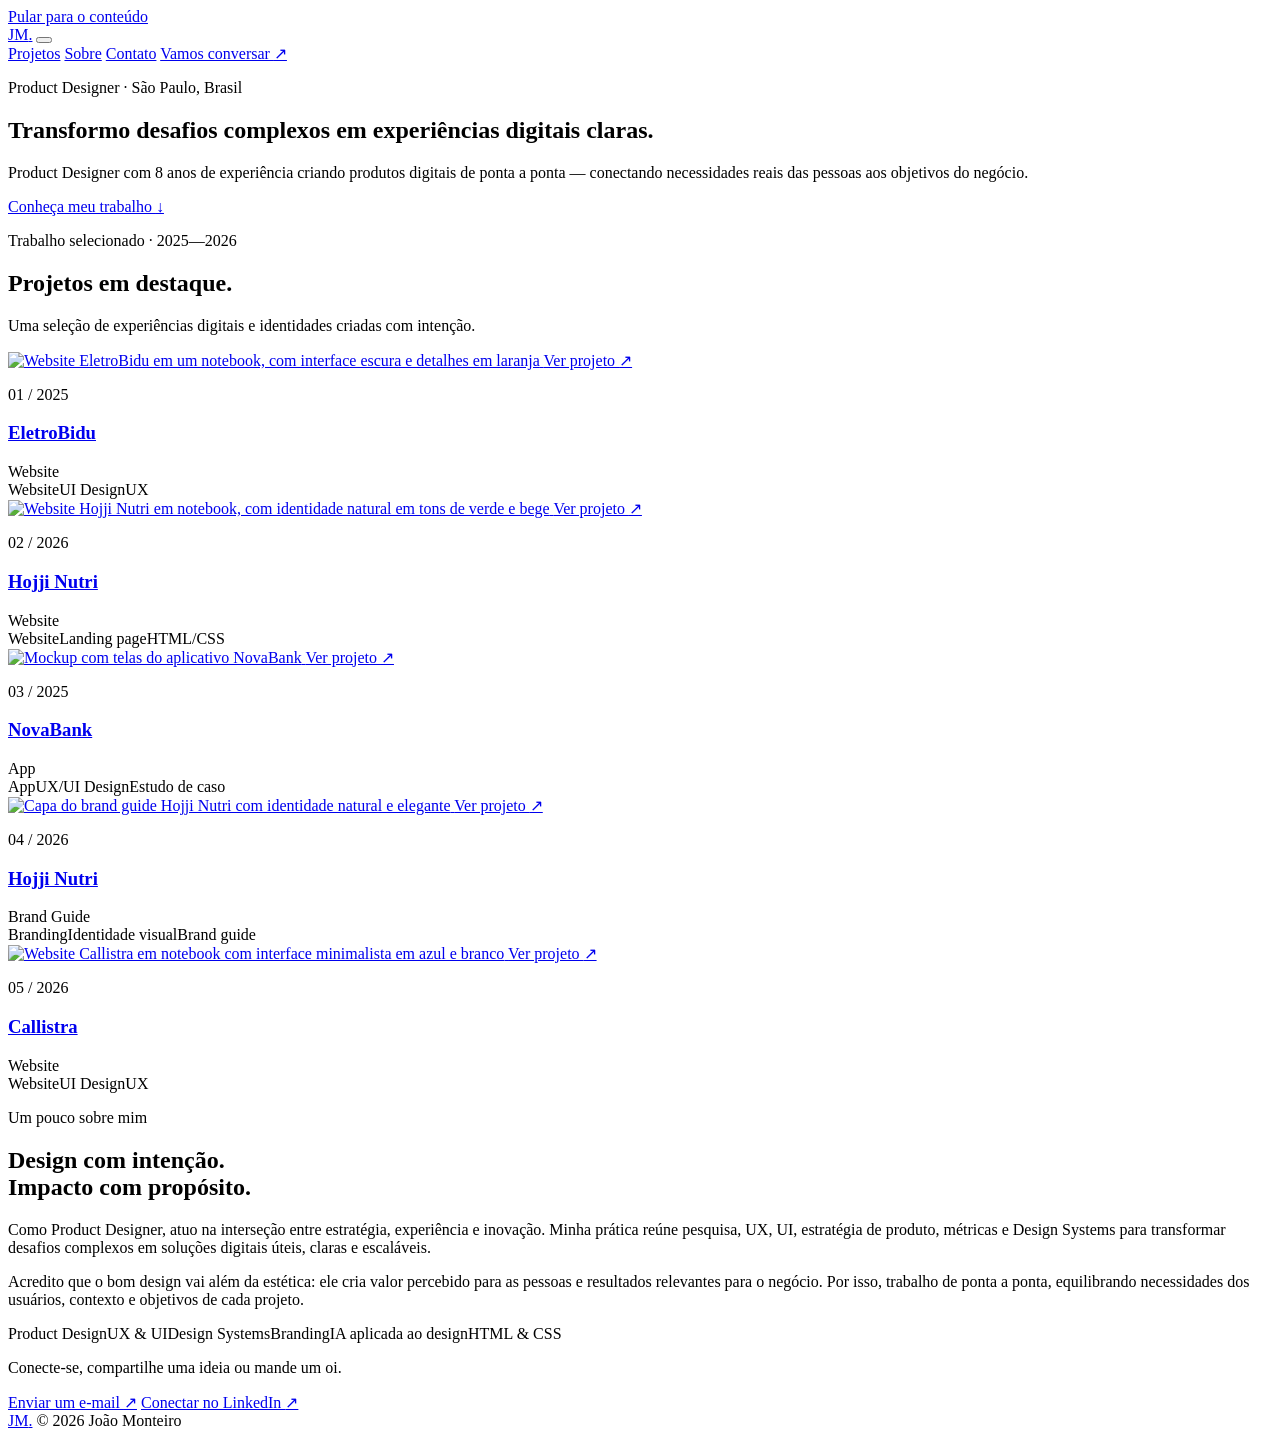
==== index.html @ 1f645918 "Add files via upload" ====
<!doctype html>
<html lang="pt-BR">
<head>
  <meta charset="utf-8">
  <meta name="viewport" content="width=device-width, initial-scale=1">
  <meta name="theme-color" content="#f8f8f6">
  <meta name="description" content="Portfólio de João Monteiro — Product Designer especializado em UX, UI, Design Systems e branding.">
  <title>João Monteiro — Product Designer</title>
  <link rel="preconnect" href="https://fonts.googleapis.com">
  <link rel="preconnect" href="https://fonts.gstatic.com" crossorigin>
  <link href="https://fonts.googleapis.com/css2?family=DM+Sans:wght@400;500;600;700&family=Manrope:wght@400;500;600;700;800&display=swap" rel="stylesheet">
  <link rel="stylesheet" href="css/style.css">
  <script src="js/main.js" defer></script>
</head>
<body>
  <a class="skip-link" href="#main">Pular para o conteúdo</a>
  <header class="site-header">
    <div class="container nav-wrap">
      <a class="wordmark" href="#top" aria-label="João Monteiro, início">JM<span>.</span></a>
      <button class="menu-toggle" aria-label="Abrir menu" aria-expanded="false" aria-controls="primary-nav">
        <span></span><span></span>
      </button>
      <nav class="primary-nav" id="primary-nav" aria-label="Navegação principal">
        <a href="#work">Projetos</a>
        <a href="#about">Sobre</a>
        <a href="#contact">Contato</a>
        <a class="nav-availability" href="mailto:mkt.joaomonteiro@gmail.com">Vamos conversar <span aria-hidden="true">↗</span></a>
      </nav>
    </div>
  </header>

  <main id="main">
    <section class="hero container" id="top">
      <p class="eyebrow reveal"><span class="status-dot"></span> Product Designer · São Paulo, Brasil</p>
      <h1 class="reveal">Transformo desafios complexos em <span>experiências digitais claras.</span></h1>
      <div class="hero-bottom reveal">
        <p>Product Designer com 8 anos de experiência criando produtos digitais de ponta a ponta — conectando necessidades reais das pessoas aos objetivos do negócio.</p>
        <a class="text-link" href="#work">Conheça meu trabalho <span aria-hidden="true">↓</span></a>
      </div>
      <div class="hero-rule" aria-hidden="true"></div>
    </section>

    <section class="work-section container" id="work">
      <div class="section-heading reveal">
        <div><p class="eyebrow">Trabalho selecionado · 2025—2026</p><h2>Projetos em destaque<span class="period">.</span></h2></div>
        <p class="section-note">Uma seleção de experiências digitais e identidades criadas com intenção.</p>
      </div>
      <div class="projects-grid">
      <article class="project-card reveal">
        <a class="project-card-cover" href="projects/eletrobidu.html" aria-label="Ver projeto EletroBidu — Website">
          <img src="assets/images/Mockup-eletrobidu-desktop.jpg" alt="Website EletroBidu em um notebook, com interface escura e detalhes em laranja" loading="lazy">
          <span class="cover-cta">Ver projeto <span aria-hidden="true">↗</span></span>
        </a>
        <div class="project-card-meta">
          <div><p class="project-index">01 / 2025</p><h3><a href="projects/eletrobidu.html">EletroBidu</a></h3></div>
          <span class="project-card-type">Website</span>
        </div>
        <div class="tag-list project-card-tags"><span>Website</span><span>UI Design</span><span>UX</span></div>
      </article>
      <article class="project-card reveal">
        <a class="project-card-cover" href="projects/hojji-website.html" aria-label="Ver projeto Hojji Nutri — Website">
          <img src="assets/images/Mockup-hojji-desktop.jpg" alt="Website Hojji Nutri em notebook, com identidade natural em tons de verde e bege" loading="lazy">
          <span class="cover-cta">Ver projeto <span aria-hidden="true">↗</span></span>
        </a>
        <div class="project-card-meta">
          <div><p class="project-index">02 / 2026</p><h3><a href="projects/hojji-website.html">Hojji Nutri</a></h3></div>
          <span class="project-card-type">Website</span>
        </div>
        <div class="tag-list project-card-tags"><span>Website</span><span>Landing page</span><span>HTML/CSS</span></div>
      </article>
      <article class="project-card reveal">
        <a class="project-card-cover" href="projects/novabank.html" aria-label="Ver projeto NovaBank — App">
          <img src="assets/images/novabank-mockup-5.jpg" alt="Mockup com telas do aplicativo NovaBank" loading="lazy">
          <span class="cover-cta">Ver projeto <span aria-hidden="true">↗</span></span>
        </a>
        <div class="project-card-meta">
          <div><p class="project-index">03 / 2025</p><h3><a href="projects/novabank.html">NovaBank</a></h3></div>
          <span class="project-card-type">App</span>
        </div>
        <div class="tag-list project-card-tags"><span>App</span><span>UX/UI Design</span><span>Estudo de caso</span></div>
      </article>
      <article class="project-card reveal">
        <a class="project-card-cover" href="projects/hojji-branding.html" aria-label="Ver projeto Hojji Nutri — Brand Guide">
          <img src="assets/images/capa-brand-guide-hojji-nutri.jpg" alt="Capa do brand guide Hojji Nutri com identidade natural e elegante" loading="lazy">
          <span class="cover-cta">Ver projeto <span aria-hidden="true">↗</span></span>
        </a>
        <div class="project-card-meta">
          <div><p class="project-index">04 / 2026</p><h3><a href="projects/hojji-branding.html">Hojji Nutri</a></h3></div>
          <span class="project-card-type">Brand Guide</span>
        </div>
        <div class="tag-list project-card-tags"><span>Branding</span><span>Identidade visual</span><span>Brand guide</span></div>
      </article>
      <article class="project-card reveal">
        <a class="project-card-cover" href="projects/callistra.html" aria-label="Ver projeto Callistra — Website">
          <img src="assets/images/callistra-mockup-desktop-1.jpg" alt="Website Callistra em notebook com interface minimalista em azul e branco" loading="lazy">
          <span class="cover-cta">Ver projeto <span aria-hidden="true">↗</span></span>
        </a>
        <div class="project-card-meta">
          <div><p class="project-index">05 / 2026</p><h3><a href="projects/callistra.html">Callistra</a></h3></div>
          <span class="project-card-type">Website</span>
        </div>
        <div class="tag-list project-card-tags"><span>Website</span><span>UI Design</span><span>UX</span></div>
      </article>
      </div>
    </section>

    <section class="about-section" id="about">
      <div class="container about-grid">
        <div class="about-intro reveal">
          <p class="eyebrow">Um pouco sobre mim</p>
          <h2>Design com intenção.<br><span>Impacto com propósito.</span></h2>
        </div>
        <div class="about-copy reveal">
          <p>Como Product Designer, atuo na interseção entre estratégia, experiência e inovação. Minha prática reúne pesquisa, UX, UI, estratégia de produto, métricas e Design Systems para transformar desafios complexos em soluções digitais úteis, claras e escaláveis.</p>
          <p>Acredito que o bom design vai além da estética: ele cria valor percebido para as pessoas e resultados relevantes para o negócio. Por isso, trabalho de ponta a ponta, equilibrando necessidades dos usuários, contexto e objetivos de cada projeto.</p>
          <div class="expertise">
            <span>Product Design</span><span>UX & UI</span><span>Design Systems</span><span>Branding</span><span>IA aplicada ao design</span><span>HTML & CSS</span>
          </div>
        </div>
      </div>
    </section>

    <section class="contact-section container" id="contact">
      <div class="contact-content reveal">
        
        <div class="contact-actions">
          <p>Conecte-se, compartilhe uma ideia ou mande um oi.</p>
          <a class="button button-dark" href="mailto:mkt.joaomonteiro@gmail.com">Enviar um e-mail <span aria-hidden="true">↗</span></a>
          <a class="button button-outline" href="https://www.linkedin.com/in/joaomonteirobr/" target="_blank" rel="noopener noreferrer">Conectar no LinkedIn <span aria-hidden="true">↗</span></a>
        </div>
      </div>
    </section>
  </main>

  <footer class="site-footer">
    <div class="container footer-inner">
      <a class="wordmark" href="#top" aria-label="Voltar ao início">JM<span>.</span></a>
      <span>© <span id="year">2026</span> João Monteiro</span>
    </div>
  </footer>
</body>
</html>
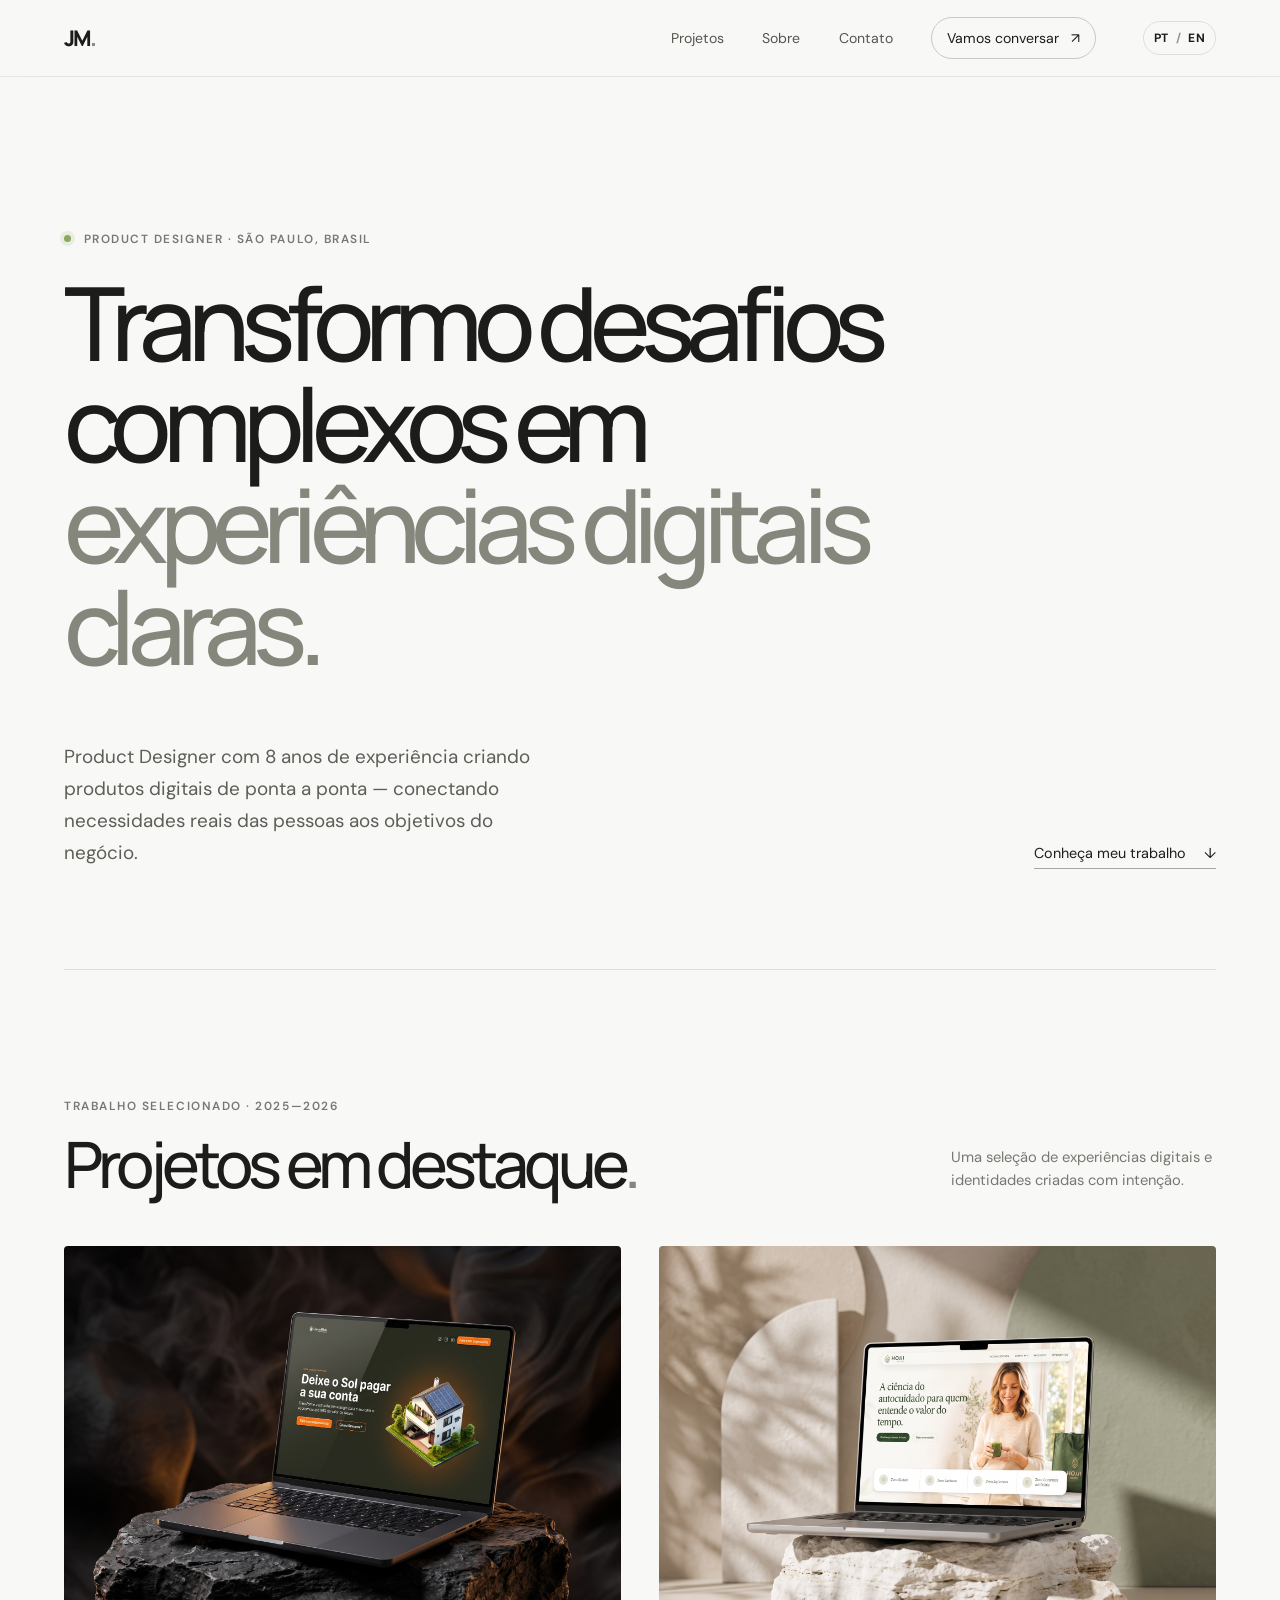
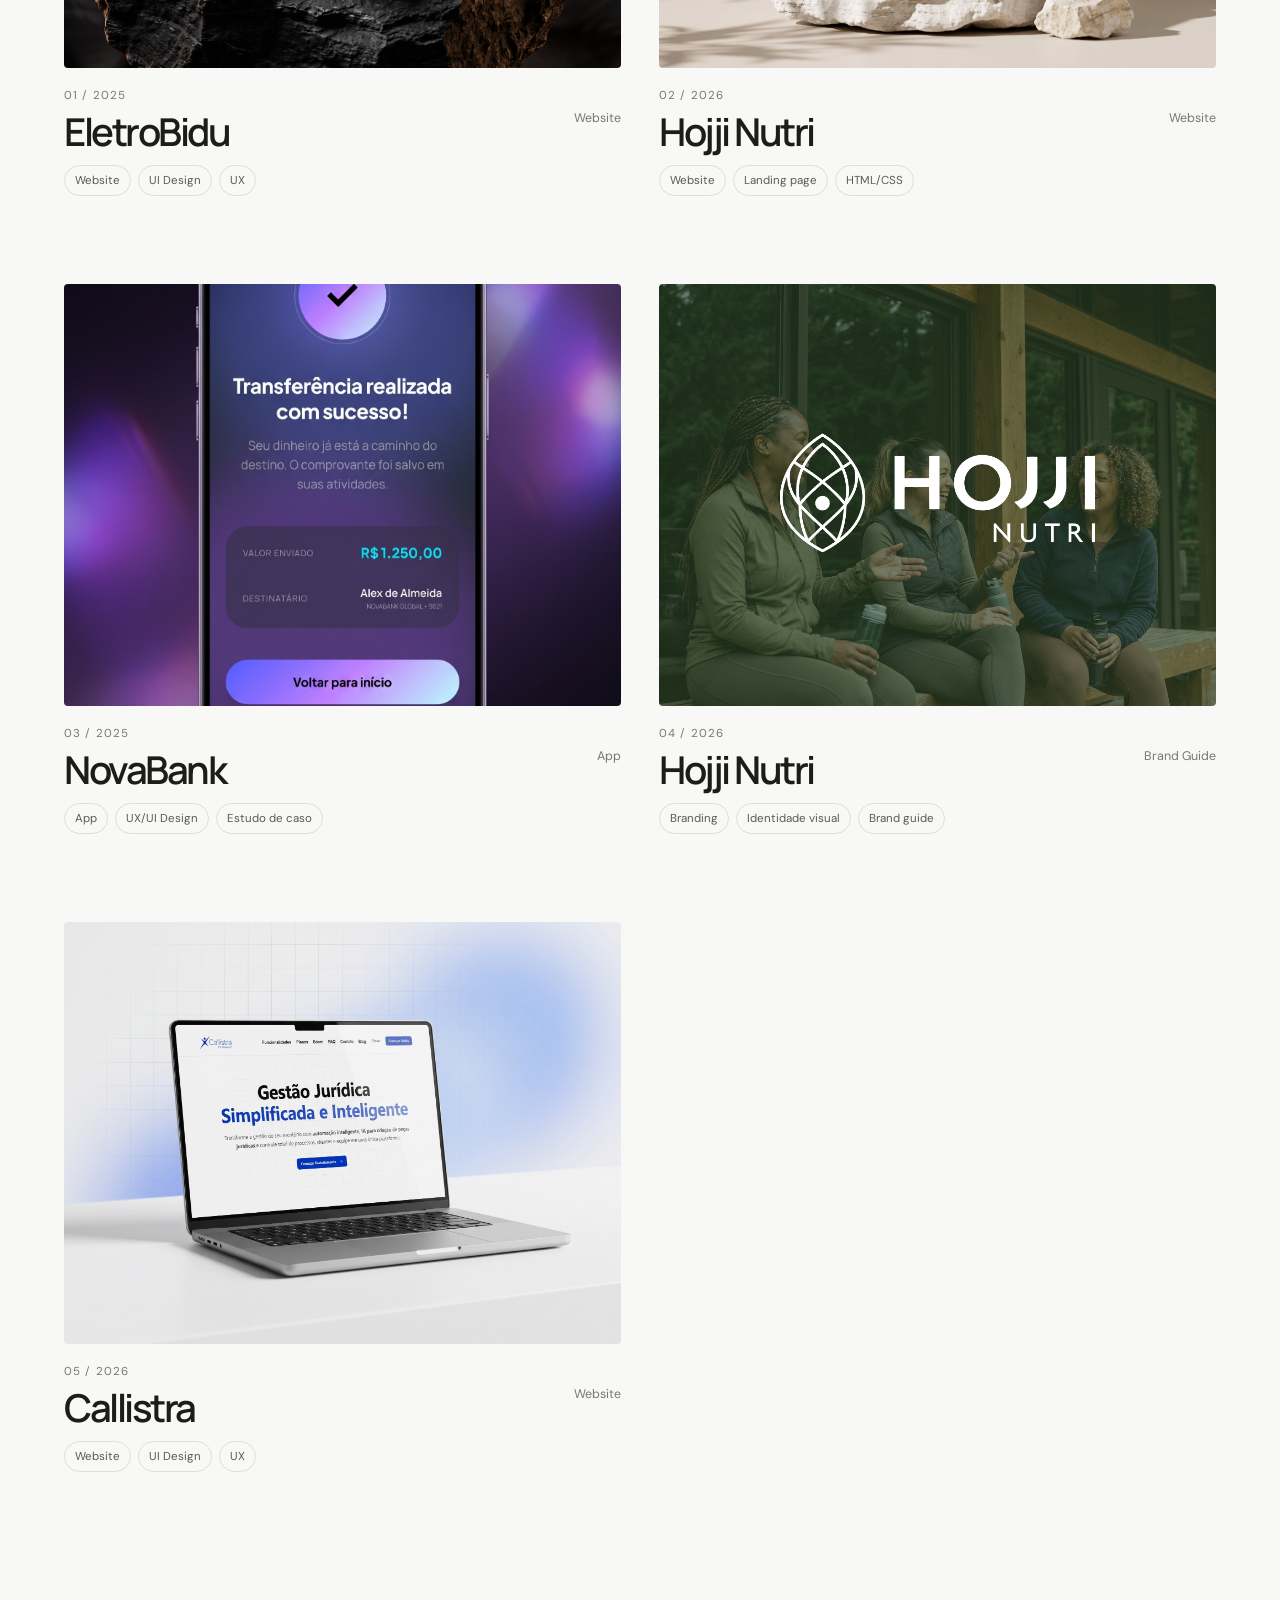
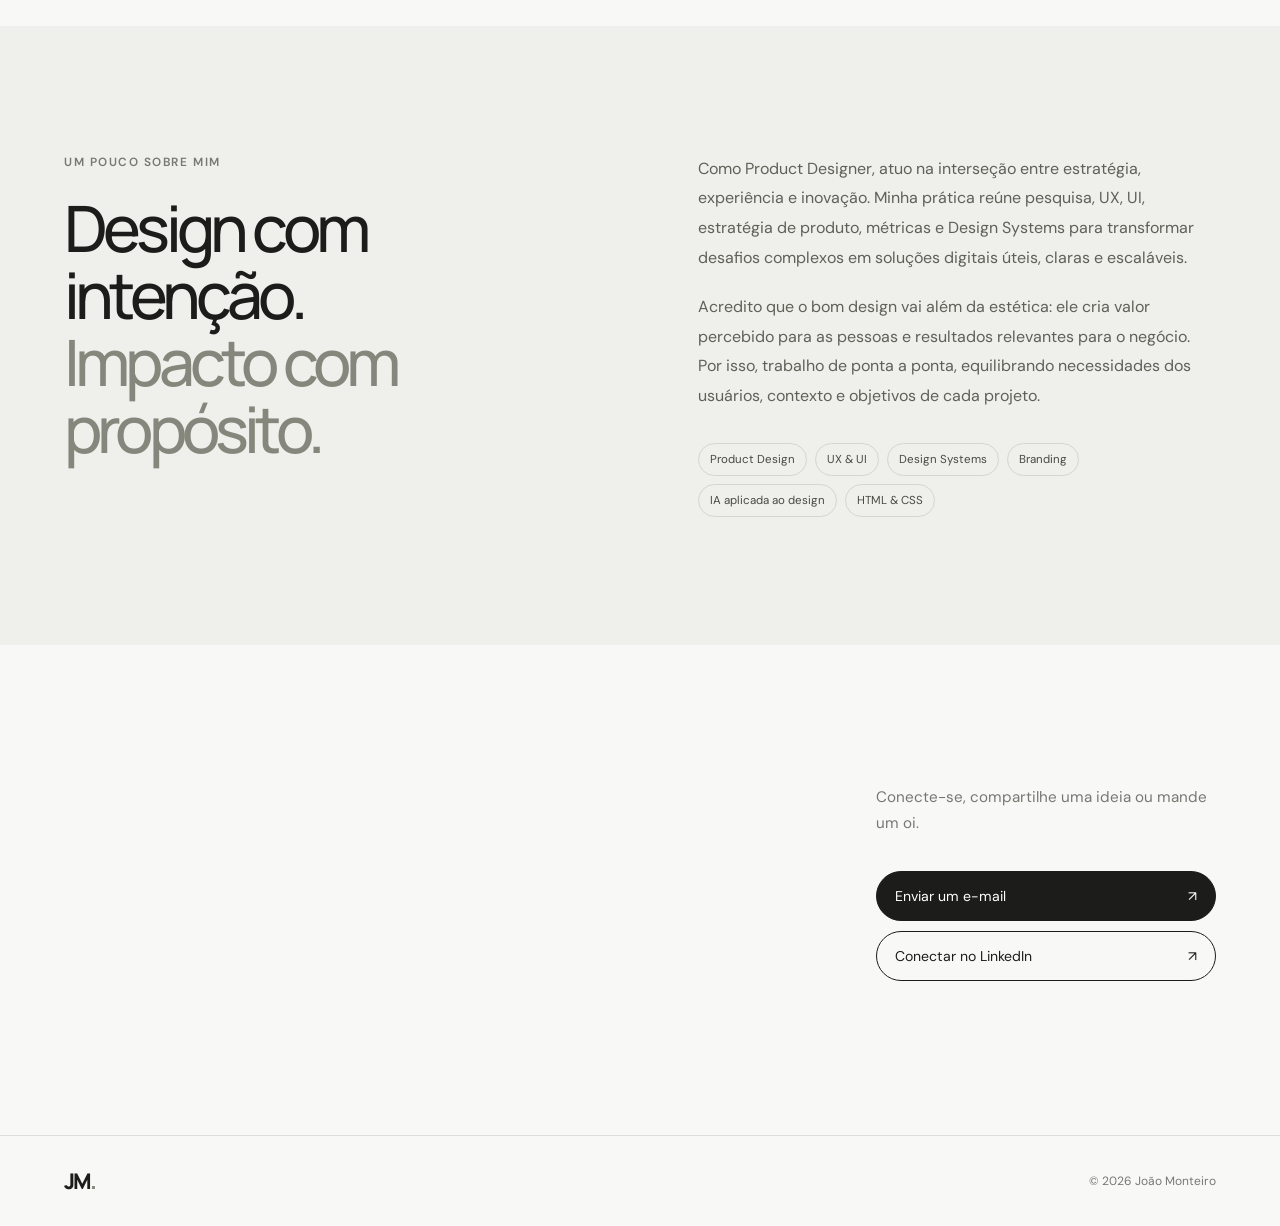
==== commit 57038d6d: "Atualização do portfólio bilíngue" ====
--- a/index.html
+++ b/index.html
@@ -25,7 +25,7 @@
         <a href="#about">Sobre</a>
         <a href="#contact">Contato</a>
         <a class="nav-availability" href="mailto:mkt.joaomonteiro@gmail.com">Vamos conversar <span aria-hidden="true">↗</span></a>
-      </nav>
+      <button class="language-toggle" type="button" data-language-toggle aria-label="Switch to English" aria-pressed="false"><span class="language-current">PT</span><span class="language-divider">/</span><span>EN</span></button></nav>
     </div>
   </header>
 
--- a/css/style.css
+++ b/css/style.css
@@ -0,0 +1,209 @@
+/* João Monteiro — portfolio
+   Clean editorial layout, responsive by design.
+*/
+:root {
+  color-scheme: light;
+  --paper: #f8f8f6;
+  --white: #fff;
+  --ink: #1c1d1a;
+  --muted: #777871;
+  --line: #deded8;
+  --soft: #efefeb;
+  --accent: #c6f277;
+  --font-body: "DM Sans", sans-serif;
+  --font-display: "Manrope", sans-serif;
+  --page-width: 1240px;
+  --gutter: clamp(22px, 5vw, 76px);
+}
+* { box-sizing: border-box; }
+html { scroll-behavior: smooth; scroll-padding-top: 88px; }
+body { margin: 0; background: var(--paper); color: var(--ink); font-family: var(--font-body); -webkit-font-smoothing: antialiased; }
+a { color: inherit; text-decoration: none; }
+img { display: block; max-width: 100%; }
+button { font: inherit; }
+.container { width: min(var(--page-width), calc(100% - var(--gutter) * 2)); margin-inline: auto; }
+.skip-link { position: absolute; top: -60px; left: 20px; z-index: 100; padding: 12px 16px; background: var(--ink); color: white; }
+.skip-link:focus { top: 12px; }
+.site-header { position: sticky; top: 0; z-index: 50; background: rgba(248,248,246,.88); backdrop-filter: blur(16px); border-bottom: 1px solid rgba(222,222,216,.72); }
+.nav-wrap { min-height: 76px; display: flex; align-items: center; justify-content: space-between; }
+.wordmark { font: 800 1.35rem/1 var(--font-display); letter-spacing: -.09em; }
+.wordmark span, .period { color: #85877c; }
+.primary-nav { display: flex; align-items: center; gap: clamp(22px, 3vw, 42px); font-size: .88rem; }
+.primary-nav a:not(.nav-availability) { color: #55564f; transition: color .2s ease; }
+.primary-nav a:hover { color: var(--ink); }
+.nav-availability { display: inline-flex; align-items: center; gap: 12px; padding: 11px 15px; border: 1px solid #c9c9c1; border-radius: 100px; transition: background .25s ease, border-color .25s ease; }
+.nav-availability:hover { background: var(--white); border-color: var(--ink); }
+.menu-toggle { display: none; border: 0; background: transparent; padding: 10px 0 10px 10px; cursor: pointer; }
+.menu-toggle span { display: block; width: 24px; height: 1.5px; background: var(--ink); margin: 6px 0; transition: transform .2s ease; }
+
+.hero { padding-top: clamp(84px, 12vw, 158px); }
+.eyebrow { margin: 0 0 25px; color: var(--muted); font-size: .74rem; font-weight: 600; letter-spacing: .13em; text-transform: uppercase; }
+.status-dot { display: inline-block; width: 7px; height: 7px; margin: 0 8px 1px 0; border-radius: 50%; background: #8aa85b; box-shadow: 0 0 0 4px #e8eddf; }
+.hero h1 { max-width: 1050px; margin: 0; font: 500 clamp(3.25rem, 8vw, 7.3rem)/.99 var(--font-display); letter-spacing: -.085em; }
+.hero h1 span { color: #85877c; }
+.hero-bottom { display: flex; align-items: flex-end; justify-content: space-between; gap: 36px; margin-top: clamp(36px, 5vw, 64px); }
+.hero-bottom p { max-width: 490px; margin: 0; color: #5d5e57; font-size: clamp(1rem, 1.5vw, 1.18rem); line-height: 1.7; }
+.text-link { display: inline-flex; flex-shrink: 0; align-items: center; gap: 18px; padding-bottom: 6px; border-bottom: 1px solid #a7a89f; font-size: .9rem; transition: gap .25s ease, border-color .25s ease; }
+.text-link:hover { gap: 26px; border-color: var(--ink); }
+.hero-rule { height: 1px; margin-top: clamp(54px, 8vw, 100px); background: var(--line); }
+
+.work-section { padding-top: clamp(78px, 10vw, 132px); padding-bottom: clamp(90px, 12vw, 160px); }
+.section-heading { display: flex; align-items: flex-end; justify-content: space-between; gap: 28px; margin-bottom: 48px; }
+.section-heading .eyebrow { margin-bottom: 16px; }
+.section-heading h2, .about-intro h2, .contact-content h2 { margin: 0; font: 500 clamp(2.5rem, 5vw, 4.5rem)/1.05 var(--font-display); letter-spacing: -.075em; }
+.section-note { max-width: 265px; margin: 0 0 5px; color: var(--muted); font-size: .92rem; line-height: 1.6; }
+.project + .project { margin-top: clamp(88px, 12vw, 158px); }
+.project-cover { position: relative; display: block; overflow: hidden; isolation: isolate; border-radius: 4px; background: #e7e7e2; }
+.project-cover img { width: 100%; aspect-ratio: 1.55 / 1; object-fit: cover; transition: transform .7s cubic-bezier(.2,.7,.2,1), filter .5s ease; }
+.project-cover:hover img { transform: scale(1.025); }
+.cover-dark { background: #171814; }
+.cover-light { background: #e7e4d8; }
+.cover-cta { position: absolute; right: 22px; bottom: 22px; display: inline-flex; align-items: center; gap: 20px; padding: 13px 17px; border-radius: 100px; background: rgba(248,248,246,.94); color: var(--ink); font-size: .82rem; opacity: 0; transform: translateY(7px); transition: opacity .25s ease, transform .25s ease; }
+.project-cover:hover .cover-cta, .project-cover:focus-visible .cover-cta { opacity: 1; transform: translateY(0); }
+.project-meta { display: flex; justify-content: space-between; gap: 36px; padding: 30px 0 20px; }
+.project-index { margin: 0 0 12px; color: var(--muted); font-size: .72rem; letter-spacing: .1em; text-transform: uppercase; }
+.project-title h3 { margin: 0; font: 600 clamp(2rem, 3.5vw, 3rem)/1.1 var(--font-display); letter-spacing: -.065em; }
+.project-summary { max-width: 530px; margin: 12px 0 0; color: #65665e; line-height: 1.6; }
+.project-facts { display: flex; gap: clamp(22px, 4vw, 58px); align-self: flex-start; padding-top: 9px; }
+.project-facts div { display: grid; gap: 8px; min-width: 76px; }
+.project-facts span { color: var(--muted); font-size: .72rem; }
+.project-facts strong { font-size: .84rem; font-weight: 500; white-space: nowrap; }
+.project-description { display: flex; align-items: flex-start; justify-content: space-between; gap: 40px; padding: 24px 0 32px; border-top: 1px solid var(--line); }
+.project-description p { max-width: 680px; margin: 0; color: #66675f; font-size: .95rem; line-height: 1.8; }
+.tag-list { display: flex; flex-wrap: wrap; justify-content: flex-end; gap: 7px; min-width: 200px; }
+.tag-list span, .expertise span { display: inline-block; padding: 8px 11px; border: 1px solid #deded7; border-radius: 100px; color: #595a53; font-size: .72rem; white-space: nowrap; }
+.mobile-gallery { display: grid; grid-template-columns: repeat(3, minmax(0, 1fr)); align-items: start; gap: clamp(12px, 2vw, 24px); padding: clamp(14px, 2.5vw, 28px); background: #efefeb; }
+.mobile-gallery figure { margin: 0; overflow: hidden; border-radius: 3px; background: #e4e4df; }
+.mobile-gallery img { width: 100%; height: auto; transition: transform .6s cubic-bezier(.2,.7,.2,1); }
+.mobile-gallery figure:hover img { transform: scale(1.018); }
+.gallery-eletrobidu { background: #e6e5df; }
+.gallery-hojji { background: #eeede5; }
+.gallery-caption { margin: 12px 0 0; color: var(--muted); text-align: right; font-size: .75rem; }
+
+.about-section { padding: clamp(76px, 10vw, 132px) 0; background: #efefeb; }
+.about-grid { display: grid; grid-template-columns: 1fr 1fr; gap: clamp(40px, 9vw, 130px); }
+.about-intro .eyebrow { margin-bottom: 24px; }
+.about-intro h2 { font-size: clamp(2.6rem, 5vw, 4.7rem); }
+.about-intro h2 span { color: #85877c; }
+.about-copy > p { margin: 0 0 20px; color: #5f6058; font-size: 1rem; line-height: 1.85; }
+.expertise { display: flex; flex-wrap: wrap; gap: 8px; margin-top: 32px; }
+.expertise span { border-color: #d6d6ce; color: #484941; }
+
+.contact-section { padding-top: clamp(80px, 11vw, 146px); padding-bottom: clamp(88px, 12vw, 160px); }
+.contact-section > .eyebrow { margin-bottom: 30px; }
+.contact-content { display: flex; justify-content: space-between; align-items: flex-end; gap: 40px; }
+.contact-content h2 { font-size: clamp(3.4rem, 8vw, 7.2rem); }
+.contact-actions { display: flex; flex-direction: column; align-items: flex-start; width: min(100%, 340px); }
+.contact-actions p { margin: 0 0 24px; color: var(--muted); font-size: .95rem; line-height: 1.7; }
+.button { display: flex; justify-content: space-between; align-items: center; gap: 26px; width: 100%; margin-top: 10px; padding: 15px 18px; border: 1px solid var(--ink); border-radius: 100px; font-size: .88rem; transition: color .2s ease, background .2s ease, transform .2s ease; }
+.button:hover { transform: translateY(-2px); }
+.button-dark { background: var(--ink); color: white; }
+.button-dark:hover { background: #393a34; }
+.button-outline { background: transparent; }
+.button-outline:hover { background: white; }
+.site-footer { border-top: 1px solid var(--line); }
+.footer-inner { display: flex; align-items: center; justify-content: space-between; gap: 20px; min-height: 90px; }
+.footer-inner p, .footer-inner > span { color: var(--muted); font-size: .75rem; }
+.footer-inner p { margin: 0; }
+
+.reveal { opacity: 0; transform: translateY(18px); transition: opacity .65s ease, transform .65s cubic-bezier(.2,.7,.2,1); }
+.reveal.is-visible { opacity: 1; transform: translateY(0); }
+@media (prefers-reduced-motion: reduce) {
+  *, *::before, *::after { scroll-behavior: auto !important; animation-duration: .01ms !important; animation-iteration-count: 1 !important; transition-duration: .01ms !important; }
+  .reveal { opacity: 1; transform: none; }
+}
+@media (max-width: 760px) {
+  :root { --gutter: 22px; }
+  .nav-wrap { min-height: 68px; }
+  .menu-toggle { display: block; }
+  .primary-nav { position: absolute; top: 68px; left: 0; right: 0; display: none; align-items: stretch; flex-direction: column; gap: 0; padding: 10px var(--gutter) 20px; background: var(--paper); border-bottom: 1px solid var(--line); }
+  .primary-nav.is-open { display: flex; }
+  .primary-nav a { padding: 13px 0; }
+  .primary-nav .nav-availability { justify-content: space-between; padding: 13px 15px; margin-top: 8px; }
+  .menu-toggle[aria-expanded="true"] span:first-child { transform: translateY(3.75px) rotate(45deg); }
+  .menu-toggle[aria-expanded="true"] span:last-child { transform: translateY(-3.75px) rotate(-45deg); }
+  .hero { padding-top: 78px; }
+  .hero h1 { font-size: clamp(3rem, 13vw, 5.5rem); }
+  .hero-bottom { align-items: flex-start; flex-direction: column; gap: 25px; }
+  .section-heading { align-items: flex-start; flex-direction: column; gap: 14px; margin-bottom: 32px; }
+  .section-note { max-width: 360px; }
+  .project-cover img { aspect-ratio: 1.12 / 1; }
+  .project-meta { flex-direction: column; gap: 25px; padding-top: 24px; }
+  .project-facts { justify-content: space-between; gap: 12px; padding-top: 0; }
+  .project-facts div { min-width: 0; }
+  .project-description { flex-direction: column; gap: 20px; }
+  .tag-list { justify-content: flex-start; min-width: 0; }
+  .mobile-gallery { gap: 8px; padding: 10px; }
+  .gallery-caption { text-align: left; }
+  .about-grid { grid-template-columns: 1fr; gap: 30px; }
+  .contact-content { align-items: flex-start; flex-direction: column; gap: 32px; }
+  .contact-actions { width: 100%; max-width: 420px; }
+  .footer-inner { flex-wrap: wrap; padding: 22px 0; }
+  .footer-inner p { order: 3; width: 100%; }
+}
+@media (max-width: 420px) {
+  .project-facts { display: grid; grid-template-columns: repeat(3, 1fr); }
+  .project-facts strong { font-size: .78rem; }
+  .mobile-gallery { gap: 5px; padding: 7px; }
+  .tag-list span { font-size: .68rem; }
+}
+
+
+/* Project index: concise cover cards inspired by editorial portfolios */
+.projects-grid { display:grid; grid-template-columns:repeat(2,minmax(0,1fr)); column-gap:clamp(18px,3vw,38px); row-gap:clamp(48px,7vw,88px); }
+.project-card { min-width:0; }
+.project-card-cover { position:relative; display:block; overflow:hidden; border-radius:4px; background:#e9e9e3; }
+.project-card-cover img { width:100%; aspect-ratio:1.32/1; object-fit:cover; transition:transform .7s cubic-bezier(.2,.7,.2,1); }
+.project-card-cover:hover img { transform:scale(1.025); }
+.project-card-meta { display:flex; justify-content:space-between; align-items:flex-start; gap:18px; padding:20px 0 12px; }
+.project-card-meta .project-index { margin-bottom:8px; }
+.project-card-meta h3 { margin:0; font:600 clamp(1.6rem,3vw,2.45rem)/1.1 var(--font-display); letter-spacing:-.065em; }
+.project-card-type { margin-top:22px; color:var(--muted); font-size:.78rem; }
+.project-card-tags { justify-content:flex-start; min-width:0; }
+.project-card-tags span { padding:7px 10px; }
+.back-link { display:inline-flex; align-items:center; gap:10px; margin-bottom:36px; color:#64655e; font-size:.88rem; transition:color .2s ease; }
+.back-link:hover { color:var(--ink); }
+.detail-hero { padding-top:clamp(60px,8vw,110px); padding-bottom:clamp(40px,6vw,76px); }
+.detail-hero .eyebrow { margin-bottom:20px; }
+.detail-hero h1 { margin:0; font:500 clamp(3.4rem,9vw,7.6rem)/.98 var(--font-display); letter-spacing:-.085em; }
+.detail-lead { max-width:740px; margin:28px 0 22px; color:#5f6058; font-size:clamp(1.05rem,1.8vw,1.35rem); line-height:1.7; }
+.detail-tags { justify-content:flex-start; }
+.detail-cover { margin-bottom:clamp(64px,9vw,120px); }
+.detail-cover img { width:100%; max-height:760px; object-fit:cover; border-radius:4px; }
+.detail-overview { display:grid; grid-template-columns:.85fr 1.15fr; gap:clamp(34px,8vw,110px); padding-bottom:clamp(70px,10vw,130px); }
+.detail-overview h2,.detail-gallery-heading h2,.project-document h2 { margin:0; font:500 clamp(2.3rem,5vw,4.3rem)/1.05 var(--font-display); letter-spacing:-.075em; }
+.detail-copy > p { margin:0; color:#5f6058; font-size:1rem; line-height:1.9; }
+.detail-facts { display:grid; grid-template-columns:repeat(4,minmax(0,1fr)); gap:18px; margin:34px 0 0; padding-top:22px; border-top:1px solid var(--line); }
+.detail-facts div { display:grid; gap:8px; align-content:start; }
+.detail-facts dt { color:var(--muted); font-size:.75rem; }
+.detail-facts dd { margin:0; font-size:.86rem; }
+.detail-gallery { padding-bottom:clamp(70px,10vw,130px); }
+.detail-gallery-heading { margin-bottom:32px; }
+.detail-gallery-grid { display:grid; grid-template-columns:repeat(2,minmax(0,1fr)); gap:clamp(12px,2vw,24px); align-items:start; }
+.detail-gallery-item { margin:0; overflow:hidden; background:#efefeb; border-radius:4px; }
+.detail-gallery-item img { width:100%; height:auto; }
+.detail-gallery-grid.gallery-five .detail-gallery-item:first-child { grid-column:1/-1; }
+.detail-gallery-grid.gallery-five .detail-gallery-item:first-child img { max-height:820px; object-fit:contain; }
+.project-document { display:flex; align-items:flex-end; justify-content:space-between; gap:28px; padding-bottom:clamp(70px,10vw,130px); }
+.project-document p:not(.eyebrow) { color:var(--muted); line-height:1.7; }
+.project-document .button { width:auto; min-width:180px; }
+.detail-next { display:flex; align-items:center; gap:28px; flex-wrap:wrap; padding-bottom:clamp(70px,10vw,130px); }
+.detail-next p { margin:0; color:var(--muted); }
+.detail-next .back-link { margin:0 0 0 auto; }
+@media(max-width:760px) { .projects-grid { grid-template-columns:1fr; row-gap:48px; } .project-card-cover img { aspect-ratio:1.12/1; } .detail-hero { padding-top:52px; } .detail-overview { grid-template-columns:1fr; gap:24px; } .detail-facts { grid-template-columns:repeat(2,minmax(0,1fr)); } .detail-gallery-grid { grid-template-columns:1fr; } .detail-gallery-grid.gallery-five .detail-gallery-item:first-child { grid-column:auto; } .project-document { align-items:flex-start; flex-direction:column; } .detail-next { align-items:flex-start; flex-direction:column; gap:18px; } .detail-next .back-link { margin:0; } }
+/* Contact block keeps the actions aligned to the right after removing the headline. */
+.contact-content .contact-actions { margin-left:auto; }
+@media(max-width:760px) { .contact-content .contact-actions { margin-left:0; } }
+
+
+/* Language switch */
+.language-toggle {
+  display: inline-flex; align-items: center; gap: 7px; margin-left: 8px; padding: 8px 10px;
+  border: 1px solid var(--line, #deded9); border-radius: 999px; background: transparent;
+  color: inherit; font: inherit; font-size: 12px; font-weight: 700; letter-spacing: .04em; cursor: pointer;
+  transition: background .2s ease, border-color .2s ease, color .2s ease;
+}
+.language-toggle:hover { background: #efefeb; border-color: #bdbdb6; }
+.language-toggle .language-current { color: inherit; }
+.language-toggle .language-divider { opacity: .45; }
+@media (max-width: 760px) { .language-toggle { margin: 12px 0 0; align-self: flex-start; } }
